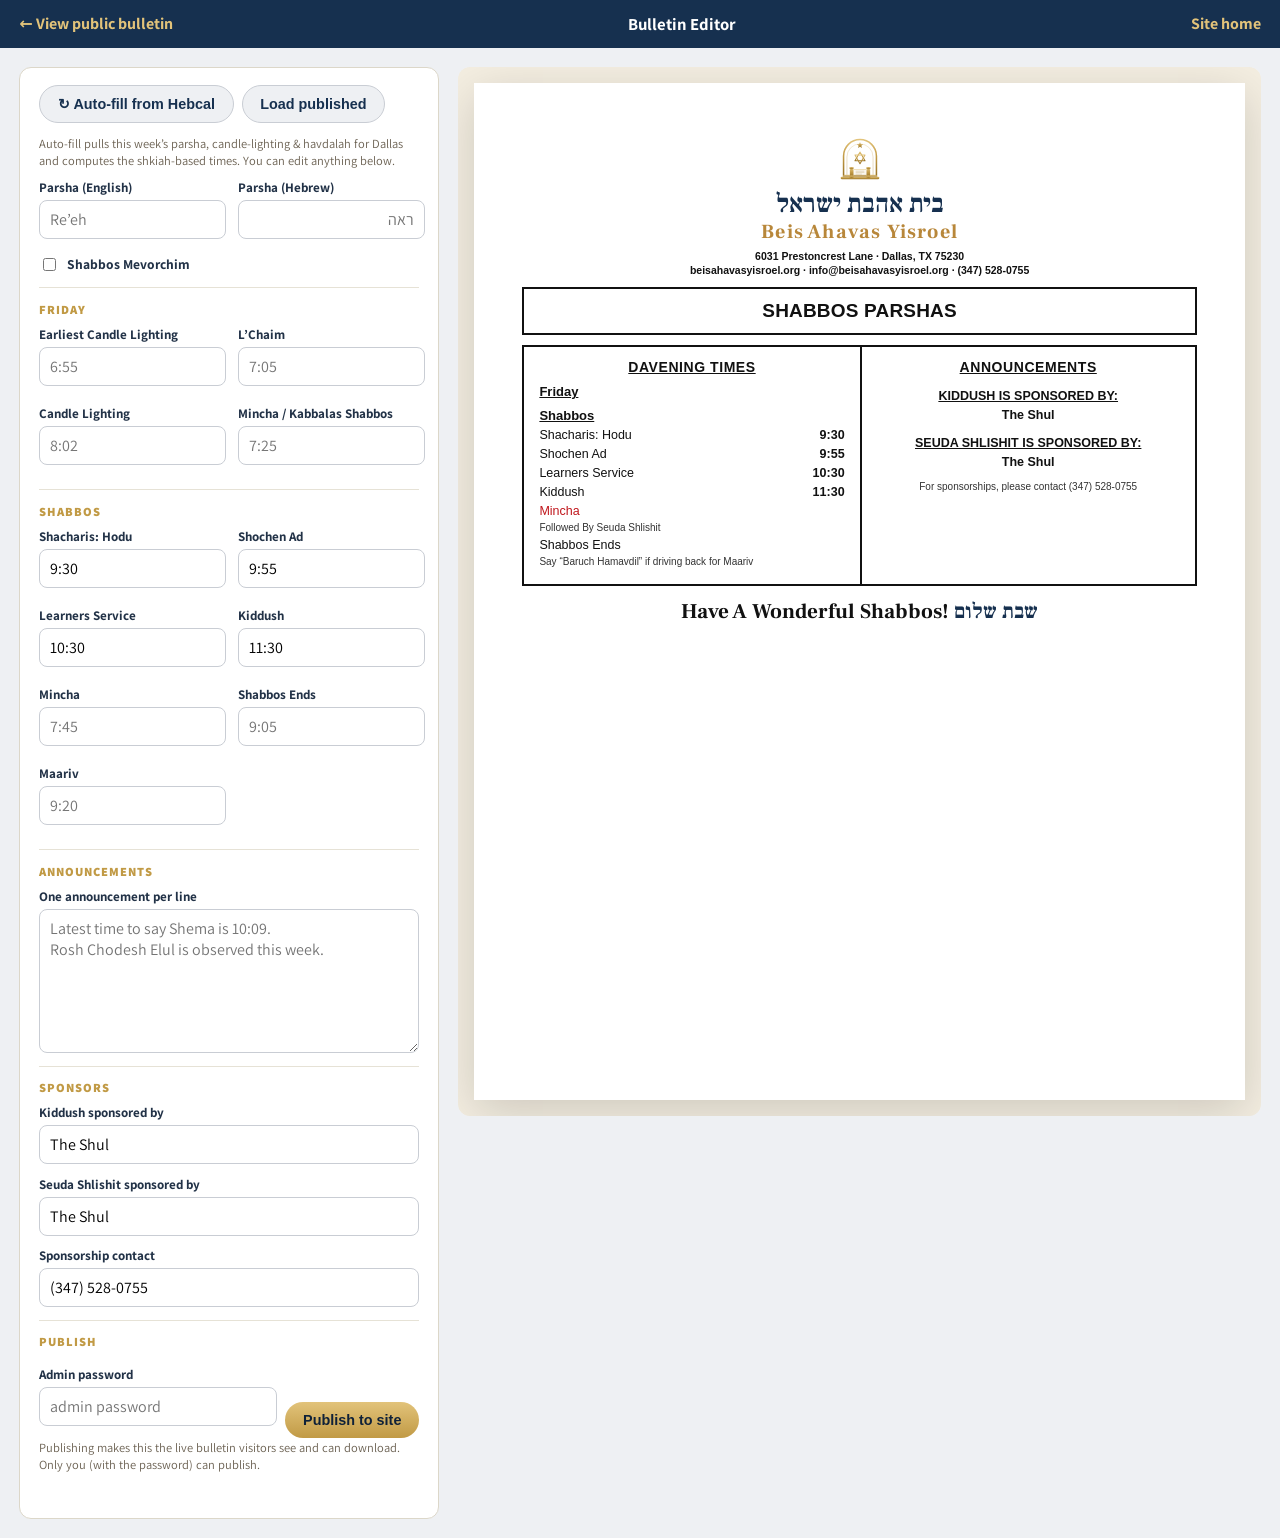
==== bulletin-editor.html @ f4160d60 "Add self-serve weekly Bulletin: editor + preview + print, public view, Cloudflare KV backend (Pages " ====
<!DOCTYPE html>
<html lang="en">
<head>
<meta charset="UTF-8">
<meta name="viewport" content="width=device-width, initial-scale=1.0">
<title>Bulletin Editor · Beis Ahavas Yisroel</title>
<meta name="robots" content="noindex">
<link rel="icon" type="image/svg+xml" href="images/favicon.svg">
<link rel="preconnect" href="https://fonts.googleapis.com">
<link rel="preconnect" href="https://fonts.gstatic.com" crossorigin>
<link href="https://fonts.googleapis.com/css2?family=Frank+Ruhl+Libre:wght@700;900&family=Assistant:wght@400;600;700&display=swap" rel="stylesheet">
<link rel="stylesheet" href="css/bulletin.css">
<style>
  :root { --navy:#16304f; --gold:#c19a45; --gold-l:#e2c37a; --ink:#223247; }
  * { box-sizing: border-box; }
  body { margin: 0; background: #eef0f3; font-family: "Assistant", system-ui, sans-serif; color: var(--ink); }
  header { background: var(--navy); color: #fff; padding: .8rem 1.2rem; display: flex; align-items: center; justify-content: space-between; gap: 1rem; flex-wrap: wrap; }
  header a { color: var(--gold-l); text-decoration: none; font-weight: 700; }
  header .t { font-weight: 700; font-size: 1.05rem; }
  .layout { display: grid; grid-template-columns: 420px 1fr; gap: 1.2rem; padding: 1.2rem; align-items: start; }
  @media (max-width: 900px) { .layout { grid-template-columns: 1fr; } }
  .panel { background: #fff; border: 1px solid #dcd7c9; border-radius: 12px; padding: 1.1rem 1.2rem; }
  .panel h2 { font-size: 1rem; margin: .2rem 0 .8rem; color: var(--navy); }
  .fld { display: flex; flex-direction: column; gap: .25rem; margin-bottom: .7rem; }
  .fld label { font-weight: 700; font-size: .82rem; }
  .fld input, .fld textarea { font: inherit; padding: .5rem .6rem; border: 1px solid #c9cdd4; border-radius: 8px; }
  .fld input:focus, .fld textarea:focus { outline: none; border-color: var(--gold); box-shadow: 0 0 0 3px rgba(193,154,69,.2); }
  .grid2 { display: grid; grid-template-columns: 1fr 1fr; gap: .5rem .8rem; }
  .row-inline { display: flex; align-items: center; gap: .5rem; margin: .3rem 0 .8rem; font-weight: 700; font-size: .85rem; }
  .sec { border-top: 1px solid #e6e2d6; margin-top: .8rem; padding-top: .8rem; }
  .sec .h { font-weight: 800; font-size: .78rem; text-transform: uppercase; letter-spacing: .08em; color: var(--gold); margin-bottom: .5rem; }
  .btn { border: 0; border-radius: 999px; font-weight: 800; padding: .6rem 1.1rem; cursor: pointer; font-size: .9rem; }
  .btn-gold { background: linear-gradient(180deg,var(--gold-l),var(--gold)); color: #0f2138; }
  .btn-ghost { background: #eef0f3; color: var(--navy); border: 1px solid #c9cdd4; }
  .btnbar { display: flex; gap: .5rem; flex-wrap: wrap; margin-bottom: .8rem; }
  .publishbar { display: flex; gap: .5rem; align-items: end; flex-wrap: wrap; margin-top: 1rem; }
  .status { font-weight: 700; margin: .6rem 0 0; min-height: 1.2em; font-size: .9rem; }
  .status.ok { color: #1c7c4a; } .status.err { color: #b02a2a; } .status.busy { color: #6b6152; }
  .previewwrap { background: #f4eee1; border-radius: 12px; padding: 1rem; overflow: auto; }
  .hint { font-size: .78rem; color: #6b6152; margin: .1rem 0 .6rem; }
</style>
</head>
<body>
  <header>
    <a href="/bulletin">&larr; View public bulletin</a>
    <span class="t">Bulletin Editor</span>
    <a href="/">Site home</a>
  </header>

  <div class="layout">
    <div class="panel no-print">
      <div class="btnbar">
        <button class="btn btn-ghost" id="autoBtn" type="button">↻ Auto-fill from Hebcal</button>
        <button class="btn btn-ghost" id="loadBtn" type="button">Load published</button>
      </div>
      <p class="hint">Auto-fill pulls this week’s parsha, candle-lighting &amp; havdalah for Dallas and computes the shkiah-based times. You can edit anything below.</p>

      <div class="grid2">
        <div class="fld"><label>Parsha (English)</label><input id="parshaEn" placeholder="Re’eh"></div>
        <div class="fld"><label>Parsha (Hebrew)</label><input id="parshaHe" dir="rtl" placeholder="ראה"></div>
      </div>
      <label class="row-inline"><input type="checkbox" id="mevorchim"> Shabbos Mevorchim</label>

      <div class="sec"><div class="h">Friday</div>
        <div class="grid2">
          <div class="fld"><label>Earliest Candle Lighting</label><input id="earliestCandle" placeholder="6:55"></div>
          <div class="fld"><label>L’Chaim</label><input id="lchaim" placeholder="7:05"></div>
          <div class="fld"><label>Candle Lighting</label><input id="candle" placeholder="8:02"></div>
          <div class="fld"><label>Mincha / Kabbalas Shabbos</label><input id="kabbalas" placeholder="7:25"></div>
        </div>
      </div>

      <div class="sec"><div class="h">Shabbos</div>
        <div class="grid2">
          <div class="fld"><label>Shacharis: Hodu</label><input id="shacharis" placeholder="9:30"></div>
          <div class="fld"><label>Shochen Ad</label><input id="shochenAd" placeholder="9:55"></div>
          <div class="fld"><label>Learners Service</label><input id="learners" placeholder="10:30"></div>
          <div class="fld"><label>Kiddush</label><input id="kiddush" placeholder="11:30"></div>
          <div class="fld"><label>Mincha</label><input id="mincha" placeholder="7:45"></div>
          <div class="fld"><label>Shabbos Ends</label><input id="shabbosEnds" placeholder="9:05"></div>
          <div class="fld"><label>Maariv</label><input id="maariv" placeholder="9:20"></div>
        </div>
      </div>

      <div class="sec"><div class="h">Announcements</div>
        <div class="fld"><label>One announcement per line</label>
          <textarea id="announcements" rows="6" placeholder="Latest time to say Shema is 10:09.&#10;Rosh Chodesh Elul is observed this week."></textarea>
        </div>
      </div>

      <div class="sec"><div class="h">Sponsors</div>
        <div class="fld"><label>Kiddush sponsored by</label><input id="kiddushSponsor" placeholder="The Shul"></div>
        <div class="fld"><label>Seuda Shlishit sponsored by</label><input id="seudaSponsor" placeholder="The Shul"></div>
        <div class="fld"><label>Sponsorship contact</label><input id="sponsorContact" placeholder="Reb Nick Taussig @ (347) 528-0755"></div>
      </div>

      <div class="sec"><div class="h">Publish</div>
        <div class="publishbar">
          <div class="fld" style="flex:1; min-width:180px;"><label>Admin password</label><input id="password" type="password" placeholder="admin password"></div>
          <button class="btn btn-gold" id="publishBtn" type="button">Publish to site</button>
        </div>
        <p class="hint">Publishing makes this the live bulletin visitors see and can download. Only you (with the password) can publish.</p>
        <p class="status" id="status" aria-live="polite"></p>
      </div>
    </div>

    <div class="previewwrap">
      <div class="bulletin-page" id="preview"></div>
    </div>
  </div>

  <script src="js/bulletin-render.js"></script>
  <script>
  (function () {
    var TZ = 'America/Chicago', GEO = 4684888;
    var fields = ['parshaEn','parshaHe','earliestCandle','lchaim','candle','kabbalas','shacharis','shochenAd','learners','kiddush','mincha','shabbosEnds','maariv','announcements','kiddushSponsor','seudaSponsor','sponsorContact'];
    var el = {};
    fields.concat(['mevorchim','password','status']).forEach(function (id) { el[id] = document.getElementById(id); });

    // sensible fixed defaults
    var defaults = { shacharis:'9:30', shochenAd:'9:55', learners:'10:30', kiddush:'11:30', kiddushSponsor:'The Shul', seudaSponsor:'The Shul', sponsorContact:'(347) 528-0755' };
    Object.keys(defaults).forEach(function (k) { if (el[k] && !el[k].value) el[k].value = defaults[k]; });

    function collect() {
      return {
        parshaEn: el.parshaEn.value, parshaHe: el.parshaHe.value, mevorchim: el.mevorchim.checked,
        times: {
          earliestCandle: el.earliestCandle.value, lchaim: el.lchaim.value, candle: el.candle.value, kabbalas: el.kabbalas.value,
          shacharis: el.shacharis.value, shochenAd: el.shochenAd.value, learners: el.learners.value, kiddush: el.kiddush.value,
          mincha: el.mincha.value, shabbosEnds: el.shabbosEnds.value, maariv: el.maariv.value
        },
        announcements: el.announcements.value.split('\n').map(function (s) { return s.trim(); }).filter(Boolean),
        kiddushSponsor: el.kiddushSponsor.value, seudaSponsor: el.seudaSponsor.value, sponsorContact: el.sponsorContact.value
      };
    }
    function fill(d) {
      if (!d) return;
      var t = d.times || {};
      el.parshaEn.value = d.parshaEn || ''; el.parshaHe.value = d.parshaHe || ''; el.mevorchim.checked = !!d.mevorchim;
      ['earliestCandle','lchaim','candle','kabbalas','shacharis','shochenAd','learners','kiddush','mincha','shabbosEnds','maariv'].forEach(function (k) { if (t[k] != null) el[k].value = t[k]; });
      if (d.announcements) el.announcements.value = d.announcements.join('\n');
      if (d.kiddushSponsor != null) el.kiddushSponsor.value = d.kiddushSponsor;
      if (d.seudaSponsor != null) el.seudaSponsor.value = d.seudaSponsor;
      if (d.sponsorContact != null) el.sponsorContact.value = d.sponsorContact;
      render();
    }
    function render() { document.getElementById('preview').innerHTML = window.renderBulletin(collect()); }

    function fmt(dt) { return dt.toLocaleTimeString('en-US', { hour: 'numeric', minute: '2-digit', timeZone: TZ }); }
    function autofill() {
      setStatus('Fetching this week’s zmanim…', 'busy');
      fetch('https://www.hebcal.com/shabbat?cfg=json&geonameid=' + GEO + '&M=on&b=18')
        .then(function (r) { return r.json(); })
        .then(function (data) {
          var items = data.items || [];
          var parsha = items.find(function (i) { return i.category === 'parashat'; });
          var candles = items.find(function (i) { return i.category === 'candles'; });
          var havd = items.find(function (i) { return i.category === 'havdalah'; });
          if (parsha) {
            el.parshaEn.value = (parsha.title || '').replace(/^Parashat\s+/, '');
            if (parsha.hebrew) el.parshaHe.value = parsha.hebrew.replace(/^פרשת\s+/, '');
          }
          if (candles) {
            var cd = new Date(candles.date);
            el.candle.value = fmt(cd);
            var shkiah = new Date(cd.getTime() + 18 * 60000);
            var round5 = function (d) { return new Date(Math.round(d.getTime() / 300000) * 300000); };
            el.kabbalas.value = fmt(round5(new Date(shkiah.getTime() - 60 * 60000)));
            el.mincha.value = fmt(new Date(shkiah.getTime() - 35 * 60000));
            el.maariv.value = fmt(new Date(shkiah.getTime() + 60 * 60000));
          }
          if (havd) el.shabbosEnds.value = fmt(new Date(havd.date));
          Object.keys(defaults).forEach(function (k) { if (el[k] && !el[k].value) el[k].value = defaults[k]; });
          render();
          setStatus('Auto-filled. Review the times, add announcements, then publish.', 'ok');
        })
        .catch(function () { setStatus('Couldn’t reach Hebcal — enter the times manually.', 'err'); });
    }

    function setStatus(msg, cls) { el.status.textContent = msg; el.status.className = 'status ' + (cls || ''); }

    function loadPublished() {
      setStatus('Loading published bulletin…', 'busy');
      fetch('/api/bulletin', { cache: 'no-store' }).then(function (r) { return r.json(); }).then(function (d) {
        if (d && d.times) { fill(d); setStatus('Loaded the current published bulletin.', 'ok'); }
        else setStatus('No bulletin published yet — start with Auto-fill.', 'busy');
      }).catch(function () { setStatus('Couldn’t load.', 'err'); });
    }

    function publish() {
      var pw = el.password.value;
      if (!pw) { setStatus('Enter the admin password to publish.', 'err'); return; }
      setStatus('Publishing…', 'busy');
      document.getElementById('publishBtn').disabled = true;
      fetch('/api/bulletin', {
        method: 'POST', headers: { 'Content-Type': 'application/json' },
        body: JSON.stringify({ password: pw, bulletin: collect() })
      }).then(function (r) { return r.json().then(function (j) { return { ok: r.ok, j: j }; }); })
        .then(function (res) {
          document.getElementById('publishBtn').disabled = false;
          if (res.ok && res.j.ok) setStatus('✓ Published! It’s now live at /bulletin for everyone.', 'ok');
          else setStatus(res.j.error || 'Publish failed.', 'err');
        })
        .catch(function () { document.getElementById('publishBtn').disabled = false; setStatus('Network error — try again.', 'err'); });
    }

    fields.forEach(function (id) { el[id].addEventListener('input', render); });
    el.mevorchim.addEventListener('change', render);
    document.getElementById('autoBtn').addEventListener('click', autofill);
    document.getElementById('loadBtn').addEventListener('click', loadPublished);
    document.getElementById('publishBtn').addEventListener('click', publish);

    // Start from the published bulletin if one exists; otherwise render defaults.
    fetch('/api/bulletin', { cache: 'no-store' }).then(function (r) { return r.json(); }).then(function (d) {
      if (d && d.times) fill(d); else render();
    }).catch(render);
  })();
  </script>
</body>
</html>
---- css/bulletin.css ----
/* Beis Ahavas Yisroel — weekly bulletin (print-accurate, US Letter) */
:root { --bl-navy:#16304f; --bl-gold:#b8873a; --bl-red:#c0161c; }

.bulletin-page {
  width: 8.5in; max-width: 100%; min-height: 10.6in; margin: 0 auto; background: #fff; color: #111;
  padding: 0.45in 0.5in; box-sizing: border-box; font-family: Arial, Helvetica, sans-serif;
  box-shadow: 0 12px 45px rgba(0,0,0,.16);
}
.bl-header { text-align: center; }
.bl-emblem { width: 58px; height: 58px; display: inline-block; }
.bl-shulname-he { font-family: "Frank Ruhl Libre", Georgia, serif; font-weight: 700; font-size: 26px; color: var(--bl-navy); line-height: 1.1; margin-top: 2px; }
.bl-shulname-en { font-family: "Frank Ruhl Libre", Georgia, serif; font-weight: 700; font-size: 20px; color: var(--bl-gold); letter-spacing: .06em; }
.bl-address { font-size: 10.5px; font-weight: bold; line-height: 1.35; margin-top: 4px; }
.bl-title { border: 2px solid #111; text-align: center; padding: 9px 8px; margin: 10px 0; }
.bl-title h2 { margin: 2px 0; font-size: 19px; font-weight: bold; letter-spacing: .01em; }
.bl-title [lang="he"] { font-family: "Frank Ruhl Libre", Georgia, serif; }
.bl-main { border: 2px solid #111; display: grid; grid-template-columns: 1fr 1fr; }
.bl-col { padding: 12px 15px; }
.bl-col + .bl-col { border-left: 2px solid #111; }
.bl-colhead { text-align: center; font-weight: bold; text-decoration: underline; font-size: 14px; letter-spacing: .04em; margin-bottom: 8px; }
.bl-daysec { font-weight: bold; text-decoration: underline; margin: 9px 0 5px; font-size: 13px; }
.bl-row { display: flex; justify-content: space-between; gap: 10px; font-size: 12.5px; margin: 5px 0; align-items: baseline; }
.bl-row .t { font-weight: bold; white-space: nowrap; }
.bl-row.red .l, .bl-row.red .t { color: var(--bl-red); }
.bl-sub { font-size: 10px; color: #333; margin: -1px 0 5px; }
.bl-ann { font-size: 12px; margin: 0; padding: 0; }
.bl-ann li { margin: 7px 0; list-style: none; line-height: 1.35; }
.bl-ann li::before { content: "\2605\00a0"; color: var(--bl-navy); }
.bl-spon { margin-top: 14px; text-align: center; }
.bl-spon .h { font-weight: bold; text-decoration: underline; font-size: 12.5px; }
.bl-spon .v { font-weight: bold; margin: 5px 0 4px; font-size: 12.5px; }
.bl-sponcontact { font-size: 10px; text-align: center; margin-top: 12px; color: #333; }
.bl-footer { text-align: center; font-weight: 700; font-size: 21px; margin-top: 12px; font-family: "Frank Ruhl Libre", Georgia, serif; }
.bl-footer [lang="he"] { color: var(--bl-navy); }
.bl-empty { text-align: center; color: #555; padding: 2in 1in; font-size: 15px; }

@media print {
  @page { size: letter; margin: 0.35in; }
  html, body { background: #fff !important; }
  .no-print { display: none !important; }
  .bulletin-page { box-shadow: none; margin: 0 auto; width: 100%; min-height: auto; padding: 0; }
}
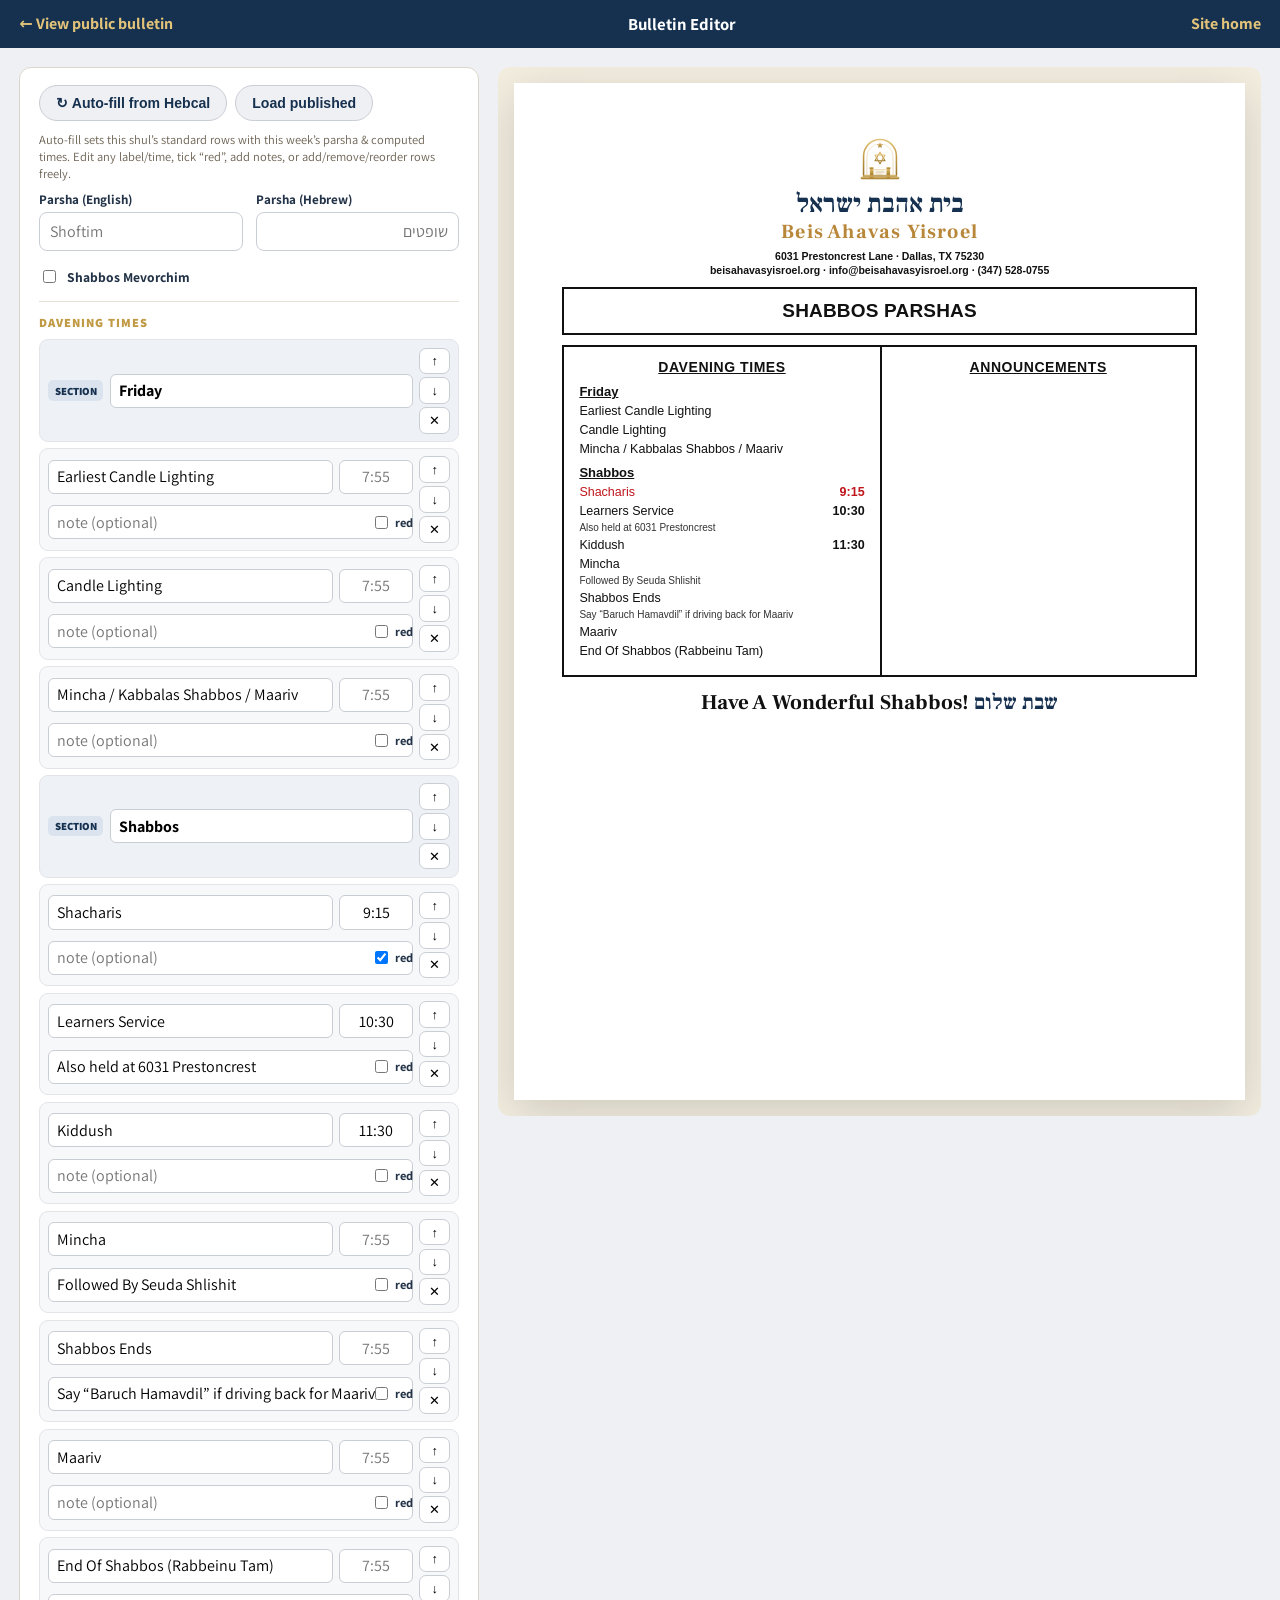
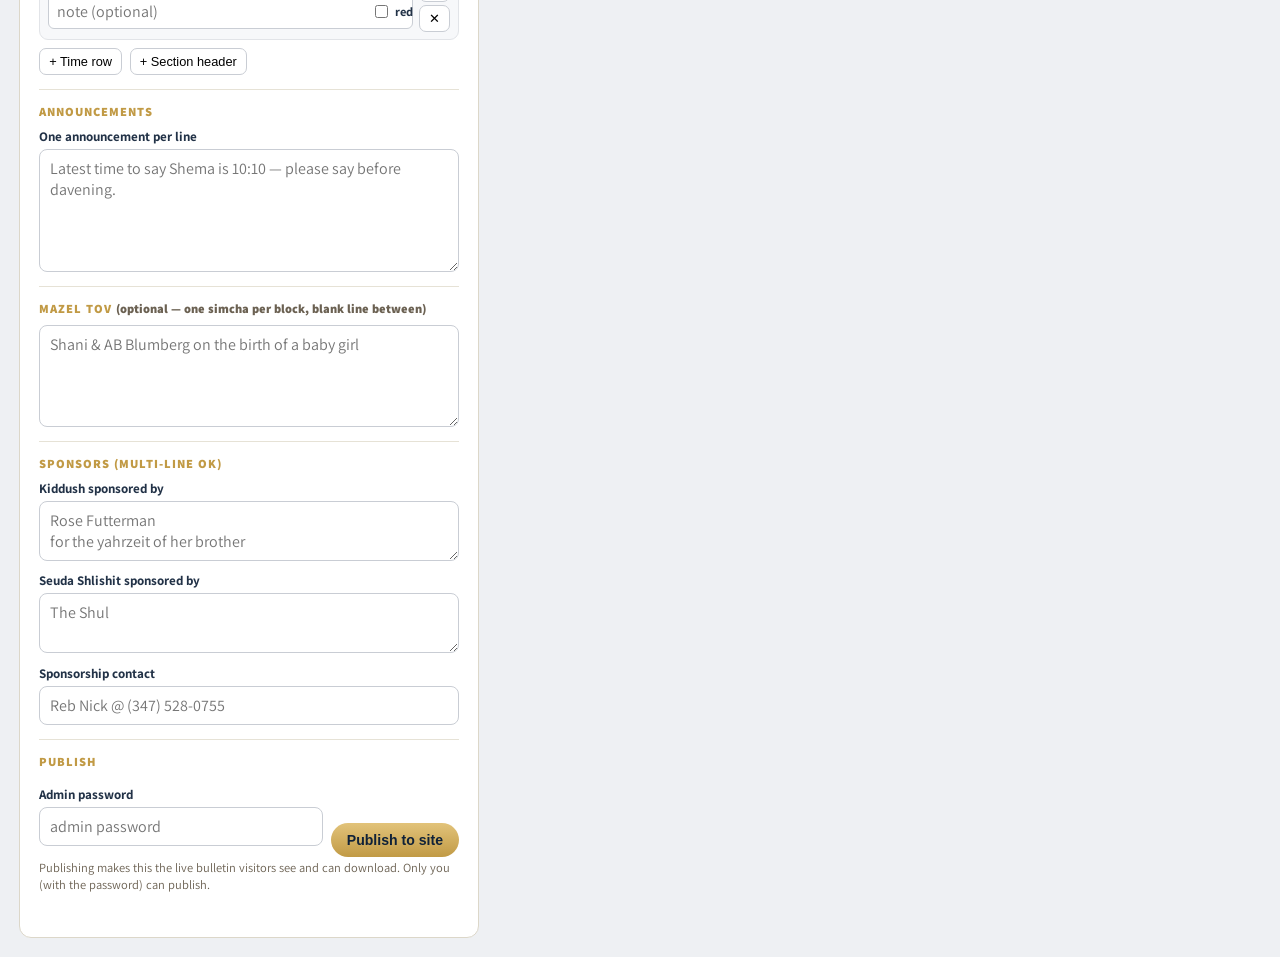
==== commit 758a33c2: "Bulletin template: flexible editable davening rows (custom label/time/red/note/sections), Mazel Tov " ====
--- a/bulletin-editor.html
+++ b/bulletin-editor.html
@@ -17,27 +17,39 @@
   header { background: var(--navy); color: #fff; padding: .8rem 1.2rem; display: flex; align-items: center; justify-content: space-between; gap: 1rem; flex-wrap: wrap; }
   header a { color: var(--gold-l); text-decoration: none; font-weight: 700; }
   header .t { font-weight: 700; font-size: 1.05rem; }
-  .layout { display: grid; grid-template-columns: 420px 1fr; gap: 1.2rem; padding: 1.2rem; align-items: start; }
-  @media (max-width: 900px) { .layout { grid-template-columns: 1fr; } }
+  .layout { display: grid; grid-template-columns: 460px 1fr; gap: 1.2rem; padding: 1.2rem; align-items: start; }
+  @media (max-width: 960px) { .layout { grid-template-columns: 1fr; } }
   .panel { background: #fff; border: 1px solid #dcd7c9; border-radius: 12px; padding: 1.1rem 1.2rem; }
-  .panel h2 { font-size: 1rem; margin: .2rem 0 .8rem; color: var(--navy); }
   .fld { display: flex; flex-direction: column; gap: .25rem; margin-bottom: .7rem; }
   .fld label { font-weight: 700; font-size: .82rem; }
   .fld input, .fld textarea { font: inherit; padding: .5rem .6rem; border: 1px solid #c9cdd4; border-radius: 8px; }
-  .fld input:focus, .fld textarea:focus { outline: none; border-color: var(--gold); box-shadow: 0 0 0 3px rgba(193,154,69,.2); }
+  .fld input:focus, .fld textarea:focus, .rowedit input:focus { outline: none; border-color: var(--gold); box-shadow: 0 0 0 3px rgba(193,154,69,.2); }
   .grid2 { display: grid; grid-template-columns: 1fr 1fr; gap: .5rem .8rem; }
   .row-inline { display: flex; align-items: center; gap: .5rem; margin: .3rem 0 .8rem; font-weight: 700; font-size: .85rem; }
-  .sec { border-top: 1px solid #e6e2d6; margin-top: .8rem; padding-top: .8rem; }
+  .sec { border-top: 1px solid #e6e2d6; margin-top: .9rem; padding-top: .8rem; }
   .sec .h { font-weight: 800; font-size: .78rem; text-transform: uppercase; letter-spacing: .08em; color: var(--gold); margin-bottom: .5rem; }
-  .btn { border: 0; border-radius: 999px; font-weight: 800; padding: .6rem 1.1rem; cursor: pointer; font-size: .9rem; }
+  .btn { border: 0; border-radius: 999px; font-weight: 800; padding: .55rem 1rem; cursor: pointer; font-size: .88rem; }
   .btn-gold { background: linear-gradient(180deg,var(--gold-l),var(--gold)); color: #0f2138; }
   .btn-ghost { background: #eef0f3; color: var(--navy); border: 1px solid #c9cdd4; }
-  .btnbar { display: flex; gap: .5rem; flex-wrap: wrap; margin-bottom: .8rem; }
+  .btn-sm { padding: .3rem .55rem; font-size: .8rem; border-radius: 7px; border: 1px solid #c9cdd4; background: #fff; cursor: pointer; }
+  .btnbar { display: flex; gap: .5rem; flex-wrap: wrap; margin-bottom: .6rem; }
   .publishbar { display: flex; gap: .5rem; align-items: end; flex-wrap: wrap; margin-top: 1rem; }
   .status { font-weight: 700; margin: .6rem 0 0; min-height: 1.2em; font-size: .9rem; }
   .status.ok { color: #1c7c4a; } .status.err { color: #b02a2a; } .status.busy { color: #6b6152; }
-  .previewwrap { background: #f4eee1; border-radius: 12px; padding: 1rem; overflow: auto; }
+  .previewwrap { background: #f4eee1; border-radius: 12px; padding: 1rem; overflow: auto; position: sticky; top: 1rem; }
   .hint { font-size: .78rem; color: #6b6152; margin: .1rem 0 .6rem; }
+  /* dynamic rows editor */
+  #rowsList { display: flex; flex-direction: column; gap: .4rem; }
+  .rowedit { display: grid; grid-template-columns: 1fr 74px auto; grid-template-areas: "label time ops" "sub sub ops"; gap: .3rem .4rem; align-items: center; background: #f7f8fa; border: 1px solid #e2e4e8; border-radius: 9px; padding: .45rem .5rem; }
+  .rowedit .r-label { grid-area: label; } .rowedit .r-time { grid-area: time; text-align: center; }
+  .rowedit .r-sub { grid-area: sub; font-size: .82rem; }
+  .rowedit .r-ops { grid-area: ops; display: flex; flex-direction: column; gap: .2rem; }
+  .rowedit input[type=text] { font: inherit; padding: .35rem .5rem; border: 1px solid #c9cdd4; border-radius: 6px; width: 100%; }
+  .rowedit .r-red { grid-area: sub; justify-self: end; align-self: center; font-size: .78rem; font-weight: 700; display: flex; align-items: center; gap: .25rem; white-space: nowrap; }
+  .rowedit.section { grid-template-columns: auto 1fr auto; grid-template-areas: "tag label ops"; background: #eef2f6; }
+  .rowedit .sectag { grid-area: tag; font-size: .68rem; font-weight: 800; text-transform: uppercase; color: var(--navy); background: #dbe4ee; padding: .2rem .4rem; border-radius: 5px; }
+  .rowedit.section .r-label { grid-area: label; font-weight: 700; }
+  .addbar { display: flex; gap: .5rem; margin-top: .5rem; }
 </style>
 </head>
 <body>
@@ -53,45 +65,36 @@
         <button class="btn btn-ghost" id="autoBtn" type="button">↻ Auto-fill from Hebcal</button>
         <button class="btn btn-ghost" id="loadBtn" type="button">Load published</button>
       </div>
-      <p class="hint">Auto-fill pulls this week’s parsha, candle-lighting &amp; havdalah for Dallas and computes the shkiah-based times. You can edit anything below.</p>
+      <p class="hint">Auto-fill sets this shul’s standard rows with this week’s parsha &amp; computed times. Edit any label/time, tick “red”, add notes, or add/remove/reorder rows freely.</p>
 
       <div class="grid2">
-        <div class="fld"><label>Parsha (English)</label><input id="parshaEn" placeholder="Re’eh"></div>
-        <div class="fld"><label>Parsha (Hebrew)</label><input id="parshaHe" dir="rtl" placeholder="ראה"></div>
+        <div class="fld"><label>Parsha (English)</label><input id="parshaEn" placeholder="Shoftim"></div>
+        <div class="fld"><label>Parsha (Hebrew)</label><input id="parshaHe" dir="rtl" placeholder="שופטים"></div>
       </div>
       <label class="row-inline"><input type="checkbox" id="mevorchim"> Shabbos Mevorchim</label>
 
-      <div class="sec"><div class="h">Friday</div>
-        <div class="grid2">
-          <div class="fld"><label>Earliest Candle Lighting</label><input id="earliestCandle" placeholder="6:55"></div>
-          <div class="fld"><label>L’Chaim</label><input id="lchaim" placeholder="7:05"></div>
-          <div class="fld"><label>Candle Lighting</label><input id="candle" placeholder="8:02"></div>
-          <div class="fld"><label>Mincha / Kabbalas Shabbos</label><input id="kabbalas" placeholder="7:25"></div>
-        </div>
-      </div>
-
-      <div class="sec"><div class="h">Shabbos</div>
-        <div class="grid2">
-          <div class="fld"><label>Shacharis: Hodu</label><input id="shacharis" placeholder="9:30"></div>
-          <div class="fld"><label>Shochen Ad</label><input id="shochenAd" placeholder="9:55"></div>
-          <div class="fld"><label>Learners Service</label><input id="learners" placeholder="10:30"></div>
-          <div class="fld"><label>Kiddush</label><input id="kiddush" placeholder="11:30"></div>
-          <div class="fld"><label>Mincha</label><input id="mincha" placeholder="7:45"></div>
-          <div class="fld"><label>Shabbos Ends</label><input id="shabbosEnds" placeholder="9:05"></div>
-          <div class="fld"><label>Maariv</label><input id="maariv" placeholder="9:20"></div>
+      <div class="sec"><div class="h">Davening Times</div>
+        <div id="rowsList"></div>
+        <div class="addbar">
+          <button class="btn-sm" id="addTime" type="button">+ Time row</button>
+          <button class="btn-sm" id="addSection" type="button">+ Section header</button>
         </div>
       </div>
 
       <div class="sec"><div class="h">Announcements</div>
         <div class="fld"><label>One announcement per line</label>
-          <textarea id="announcements" rows="6" placeholder="Latest time to say Shema is 10:09.&#10;Rosh Chodesh Elul is observed this week."></textarea>
+          <textarea id="announcements" rows="5" placeholder="Latest time to say Shema is 10:10 — please say before davening."></textarea>
         </div>
       </div>
 
-      <div class="sec"><div class="h">Sponsors</div>
-        <div class="fld"><label>Kiddush sponsored by</label><input id="kiddushSponsor" placeholder="The Shul"></div>
-        <div class="fld"><label>Seuda Shlishit sponsored by</label><input id="seudaSponsor" placeholder="The Shul"></div>
-        <div class="fld"><label>Sponsorship contact</label><input id="sponsorContact" placeholder="Reb Nick Taussig @ (347) 528-0755"></div>
+      <div class="sec"><div class="h">Mazel Tov <span class="hint" style="text-transform:none;letter-spacing:0;">(optional — one simcha per block, blank line between)</span></div>
+        <div class="fld"><textarea id="mazelTov" rows="4" placeholder="Shani &amp; AB Blumberg on the birth of a baby girl"></textarea></div>
+      </div>
+
+      <div class="sec"><div class="h">Sponsors (multi-line OK)</div>
+        <div class="fld"><label>Kiddush sponsored by</label><textarea id="kiddushSponsor" rows="2" placeholder="Rose Futterman&#10;for the yahrzeit of her brother"></textarea></div>
+        <div class="fld"><label>Seuda Shlishit sponsored by</label><textarea id="seudaSponsor" rows="2" placeholder="The Shul"></textarea></div>
+        <div class="fld"><label>Sponsorship contact</label><input id="sponsorContact" placeholder="Reb Nick @ (347) 528-0755"></div>
       </div>
 
       <div class="sec"><div class="h">Publish</div>
@@ -113,40 +116,93 @@
   <script>
   (function () {
     var TZ = 'America/Chicago', GEO = 4684888;
-    var fields = ['parshaEn','parshaHe','earliestCandle','lchaim','candle','kabbalas','shacharis','shochenAd','learners','kiddush','mincha','shabbosEnds','maariv','announcements','kiddushSponsor','seudaSponsor','sponsorContact'];
     var el = {};
-    fields.concat(['mevorchim','password','status']).forEach(function (id) { el[id] = document.getElementById(id); });
-
-    // sensible fixed defaults
-    var defaults = { shacharis:'9:30', shochenAd:'9:55', learners:'10:30', kiddush:'11:30', kiddushSponsor:'The Shul', seudaSponsor:'The Shul', sponsorContact:'(347) 528-0755' };
-    Object.keys(defaults).forEach(function (k) { if (el[k] && !el[k].value) el[k].value = defaults[k]; });
+    ['parshaEn','parshaHe','mevorchim','announcements','mazelTov','kiddushSponsor','seudaSponsor','sponsorContact','password','status'].forEach(function (id) { el[id] = document.getElementById(id); });
+    var rowsData = [];
+
+    function standardRows(t) {
+      t = t || {};
+      return [
+        { type: 'section', label: 'Friday' },
+        { type: 'time', label: 'Earliest Candle Lighting', time: t.earliest || '', red: false, sub: '' },
+        { type: 'time', label: 'Candle Lighting', time: t.candle || '', red: false, sub: '' },
+        { type: 'time', label: 'Mincha / Kabbalas Shabbos / Maariv', time: t.kabbalas || '', red: false, sub: '' },
+        { type: 'section', label: 'Shabbos' },
+        { type: 'time', label: 'Shacharis', time: '9:15', red: true, sub: '' },
+        { type: 'time', label: 'Learners Service', time: '10:30', red: false, sub: 'Also held at 6031 Prestoncrest' },
+        { type: 'time', label: 'Kiddush', time: '11:30', red: false, sub: '' },
+        { type: 'time', label: 'Mincha', time: t.mincha || '', red: false, sub: 'Followed By Seuda Shlishit' },
+        { type: 'time', label: 'Shabbos Ends', time: t.shabbosEnds || '', red: false, sub: 'Say “Baruch Hamavdil” if driving back for Maariv' },
+        { type: 'time', label: 'Maariv', time: t.maariv || '', red: false, sub: '' },
+        { type: 'time', label: 'End Of Shabbos (Rabbeinu Tam)', time: t.rt || '', red: false, sub: '' }
+      ];
+    }
+
+    function preview() { document.getElementById('preview').innerHTML = window.renderBulletin(collect()); }
 
     function collect() {
       return {
         parshaEn: el.parshaEn.value, parshaHe: el.parshaHe.value, mevorchim: el.mevorchim.checked,
-        times: {
-          earliestCandle: el.earliestCandle.value, lchaim: el.lchaim.value, candle: el.candle.value, kabbalas: el.kabbalas.value,
-          shacharis: el.shacharis.value, shochenAd: el.shochenAd.value, learners: el.learners.value, kiddush: el.kiddush.value,
-          mincha: el.mincha.value, shabbosEnds: el.shabbosEnds.value, maariv: el.maariv.value
-        },
+        rows: rowsData.map(function (r) { return { type: r.type, label: r.label, time: r.time || '', red: !!r.red, sub: r.sub || '' }; }),
         announcements: el.announcements.value.split('\n').map(function (s) { return s.trim(); }).filter(Boolean),
+        mazelTov: el.mazelTov.value,
         kiddushSponsor: el.kiddushSponsor.value, seudaSponsor: el.seudaSponsor.value, sponsorContact: el.sponsorContact.value
       };
     }
+
+    function esc(s) { return String(s == null ? '' : s).replace(/&/g, '&amp;').replace(/</g, '&lt;').replace(/>/g, '&gt;').replace(/"/g, '&quot;'); }
+    function renderRowsUI() {
+      var html = rowsData.map(function (r, i) {
+        if (r.type === 'section') {
+          return '<div class="rowedit section" data-idx="' + i + '"><span class="sectag">Section</span>' +
+            '<input type="text" class="r-label" data-idx="' + i + '" data-field="label" value="' + esc(r.label) + '">' +
+            '<span class="r-ops"><button class="btn-sm" data-op="up" data-idx="' + i + '">↑</button><button class="btn-sm" data-op="down" data-idx="' + i + '">↓</button><button class="btn-sm" data-op="del" data-idx="' + i + '">✕</button></span></div>';
+        }
+        return '<div class="rowedit" data-idx="' + i + '">' +
+          '<input type="text" class="r-label" data-idx="' + i + '" data-field="label" value="' + esc(r.label) + '" placeholder="Label">' +
+          '<input type="text" class="r-time" data-idx="' + i + '" data-field="time" value="' + esc(r.time) + '" placeholder="7:55">' +
+          '<span class="r-ops"><button class="btn-sm" data-op="up" data-idx="' + i + '">↑</button><button class="btn-sm" data-op="down" data-idx="' + i + '">↓</button><button class="btn-sm" data-op="del" data-idx="' + i + '">✕</button></span>' +
+          '<input type="text" class="r-sub" data-idx="' + i + '" data-field="sub" value="' + esc(r.sub) + '" placeholder="note (optional)">' +
+          '<label class="r-red"><input type="checkbox" data-idx="' + i + '" data-field="red"' + (r.red ? ' checked' : '') + '> red</label>' +
+          '</div>';
+      }).join('');
+      document.getElementById('rowsList').innerHTML = html;
+    }
+
+    // input edits update rowsData in place (no rebuild -> keeps focus)
+    document.getElementById('rowsList').addEventListener('input', function (e) {
+      var t = e.target, idx = t.getAttribute('data-idx'), f = t.getAttribute('data-field');
+      if (idx == null || !f) return;
+      rowsData[+idx][f] = (f === 'red') ? t.checked : t.value;
+      preview();
+    });
+    document.getElementById('rowsList').addEventListener('change', function (e) {
+      if (e.target.getAttribute('data-field') === 'red') { rowsData[+e.target.getAttribute('data-idx')].red = e.target.checked; preview(); }
+    });
+    document.getElementById('rowsList').addEventListener('click', function (e) {
+      var op = e.target.getAttribute('data-op'); if (!op) return;
+      var i = +e.target.getAttribute('data-idx');
+      if (op === 'del') rowsData.splice(i, 1);
+      else if (op === 'up' && i > 0) { var a = rowsData[i]; rowsData[i] = rowsData[i - 1]; rowsData[i - 1] = a; }
+      else if (op === 'down' && i < rowsData.length - 1) { var b = rowsData[i]; rowsData[i] = rowsData[i + 1]; rowsData[i + 1] = b; }
+      renderRowsUI(); preview();
+    });
+    document.getElementById('addTime').addEventListener('click', function () { rowsData.push({ type: 'time', label: '', time: '', red: false, sub: '' }); renderRowsUI(); preview(); });
+    document.getElementById('addSection').addEventListener('click', function () { rowsData.push({ type: 'section', label: 'Shabbos' }); renderRowsUI(); preview(); });
+
     function fill(d) {
       if (!d) return;
-      var t = d.times || {};
       el.parshaEn.value = d.parshaEn || ''; el.parshaHe.value = d.parshaHe || ''; el.mevorchim.checked = !!d.mevorchim;
-      ['earliestCandle','lchaim','candle','kabbalas','shacharis','shochenAd','learners','kiddush','mincha','shabbosEnds','maariv'].forEach(function (k) { if (t[k] != null) el[k].value = t[k]; });
-      if (d.announcements) el.announcements.value = d.announcements.join('\n');
-      if (d.kiddushSponsor != null) el.kiddushSponsor.value = d.kiddushSponsor;
-      if (d.seudaSponsor != null) el.seudaSponsor.value = d.seudaSponsor;
-      if (d.sponsorContact != null) el.sponsorContact.value = d.sponsorContact;
-      render();
-    }
-    function render() { document.getElementById('preview').innerHTML = window.renderBulletin(collect()); }
-
-    function fmt(dt) { return dt.toLocaleTimeString('en-US', { hour: 'numeric', minute: '2-digit', timeZone: TZ }); }
+      if (d.rows && d.rows.length) rowsData = d.rows.map(function (r) { return { type: r.type, label: r.label, time: r.time || '', red: !!r.red, sub: r.sub || '' }; });
+      else if (d.times) rowsData = standardRows(d.times);
+      el.announcements.value = (d.announcements || []).join('\n');
+      el.mazelTov.value = d.mazelTov || '';
+      el.kiddushSponsor.value = d.kiddushSponsor || ''; el.seudaSponsor.value = d.seudaSponsor || ''; el.sponsorContact.value = d.sponsorContact || '';
+      renderRowsUI(); preview();
+    }
+
+    function fmt(dt) { return dt.toLocaleTimeString('en-US', { hour: 'numeric', minute: '2-digit', timeZone: TZ }).replace(/\s?[AP]M$/i, ''); }
+    function round5(d) { return new Date(Math.round(d.getTime() / 300000) * 300000); }
     function autofill() {
       setStatus('Fetching this week’s zmanim…', 'busy');
       fetch('https://www.hebcal.com/shabbat?cfg=json&geonameid=' + GEO + '&M=on&b=18')
@@ -156,33 +212,28 @@
           var parsha = items.find(function (i) { return i.category === 'parashat'; });
           var candles = items.find(function (i) { return i.category === 'candles'; });
           var havd = items.find(function (i) { return i.category === 'havdalah'; });
-          if (parsha) {
-            el.parshaEn.value = (parsha.title || '').replace(/^Parashat\s+/, '');
-            if (parsha.hebrew) el.parshaHe.value = parsha.hebrew.replace(/^פרשת\s+/, '');
+          if (parsha) { el.parshaEn.value = (parsha.title || '').replace(/^Parashat\s+/, ''); if (parsha.hebrew) el.parshaHe.value = parsha.hebrew.replace(/^פרשת\s+/, ''); }
+          var t = {};
+          if (candles) {
+            var cd = new Date(candles.date); t.candle = fmt(cd);
+            var sh = new Date(cd.getTime() + 18 * 60000);
+            t.kabbalas = fmt(round5(new Date(sh.getTime() - 60 * 60000)));
+            t.mincha = fmt(round5(new Date(sh.getTime() - 35 * 60000)));
+            t.maariv = fmt(new Date(sh.getTime() + 60 * 60000));
+            t.rt = fmt(new Date(sh.getTime() + 72 * 60000));
           }
-          if (candles) {
-            var cd = new Date(candles.date);
-            el.candle.value = fmt(cd);
-            var shkiah = new Date(cd.getTime() + 18 * 60000);
-            var round5 = function (d) { return new Date(Math.round(d.getTime() / 300000) * 300000); };
-            el.kabbalas.value = fmt(round5(new Date(shkiah.getTime() - 60 * 60000)));
-            el.mincha.value = fmt(new Date(shkiah.getTime() - 35 * 60000));
-            el.maariv.value = fmt(new Date(shkiah.getTime() + 60 * 60000));
-          }
-          if (havd) el.shabbosEnds.value = fmt(new Date(havd.date));
-          Object.keys(defaults).forEach(function (k) { if (el[k] && !el[k].value) el[k].value = defaults[k]; });
-          render();
-          setStatus('Auto-filled. Review the times, add announcements, then publish.', 'ok');
+          if (havd) t.shabbosEnds = fmt(new Date(havd.date));
+          rowsData = standardRows(t); renderRowsUI(); preview();
+          setStatus('Auto-filled. Adjust times/labels, add announcements, then publish.', 'ok');
         })
         .catch(function () { setStatus('Couldn’t reach Hebcal — enter the times manually.', 'err'); });
     }
-
     function setStatus(msg, cls) { el.status.textContent = msg; el.status.className = 'status ' + (cls || ''); }
 
     function loadPublished() {
       setStatus('Loading published bulletin…', 'busy');
       fetch('/api/bulletin', { cache: 'no-store' }).then(function (r) { return r.json(); }).then(function (d) {
-        if (d && d.times) { fill(d); setStatus('Loaded the current published bulletin.', 'ok'); }
+        if (d && (d.rows || d.times)) { fill(d); setStatus('Loaded the current published bulletin.', 'ok'); }
         else setStatus('No bulletin published yet — start with Auto-fill.', 'busy');
       }).catch(function () { setStatus('Couldn’t load.', 'err'); });
     }
@@ -190,12 +241,9 @@
     function publish() {
       var pw = el.password.value;
       if (!pw) { setStatus('Enter the admin password to publish.', 'err'); return; }
-      setStatus('Publishing…', 'busy');
-      document.getElementById('publishBtn').disabled = true;
-      fetch('/api/bulletin', {
-        method: 'POST', headers: { 'Content-Type': 'application/json' },
-        body: JSON.stringify({ password: pw, bulletin: collect() })
-      }).then(function (r) { return r.json().then(function (j) { return { ok: r.ok, j: j }; }); })
+      setStatus('Publishing…', 'busy'); document.getElementById('publishBtn').disabled = true;
+      fetch('/api/bulletin', { method: 'POST', headers: { 'Content-Type': 'application/json' }, body: JSON.stringify({ password: pw, bulletin: collect() }) })
+        .then(function (r) { return r.json().then(function (j) { return { ok: r.ok, j: j }; }); })
         .then(function (res) {
           document.getElementById('publishBtn').disabled = false;
           if (res.ok && res.j.ok) setStatus('✓ Published! It’s now live at /bulletin for everyone.', 'ok');
@@ -204,16 +252,16 @@
         .catch(function () { document.getElementById('publishBtn').disabled = false; setStatus('Network error — try again.', 'err'); });
     }
 
-    fields.forEach(function (id) { el[id].addEventListener('input', render); });
-    el.mevorchim.addEventListener('change', render);
+    ['parshaEn','parshaHe','announcements','mazelTov','kiddushSponsor','seudaSponsor','sponsorContact'].forEach(function (id) { el[id].addEventListener('input', preview); });
+    el.mevorchim.addEventListener('change', preview);
     document.getElementById('autoBtn').addEventListener('click', autofill);
     document.getElementById('loadBtn').addEventListener('click', loadPublished);
     document.getElementById('publishBtn').addEventListener('click', publish);
 
-    // Start from the published bulletin if one exists; otherwise render defaults.
+    rowsData = standardRows({});
     fetch('/api/bulletin', { cache: 'no-store' }).then(function (r) { return r.json(); }).then(function (d) {
-      if (d && d.times) fill(d); else render();
-    }).catch(render);
+      if (d && (d.rows || d.times)) fill(d); else { renderRowsUI(); preview(); }
+    }).catch(function () { renderRowsUI(); preview(); });
   })();
   </script>
 </body>
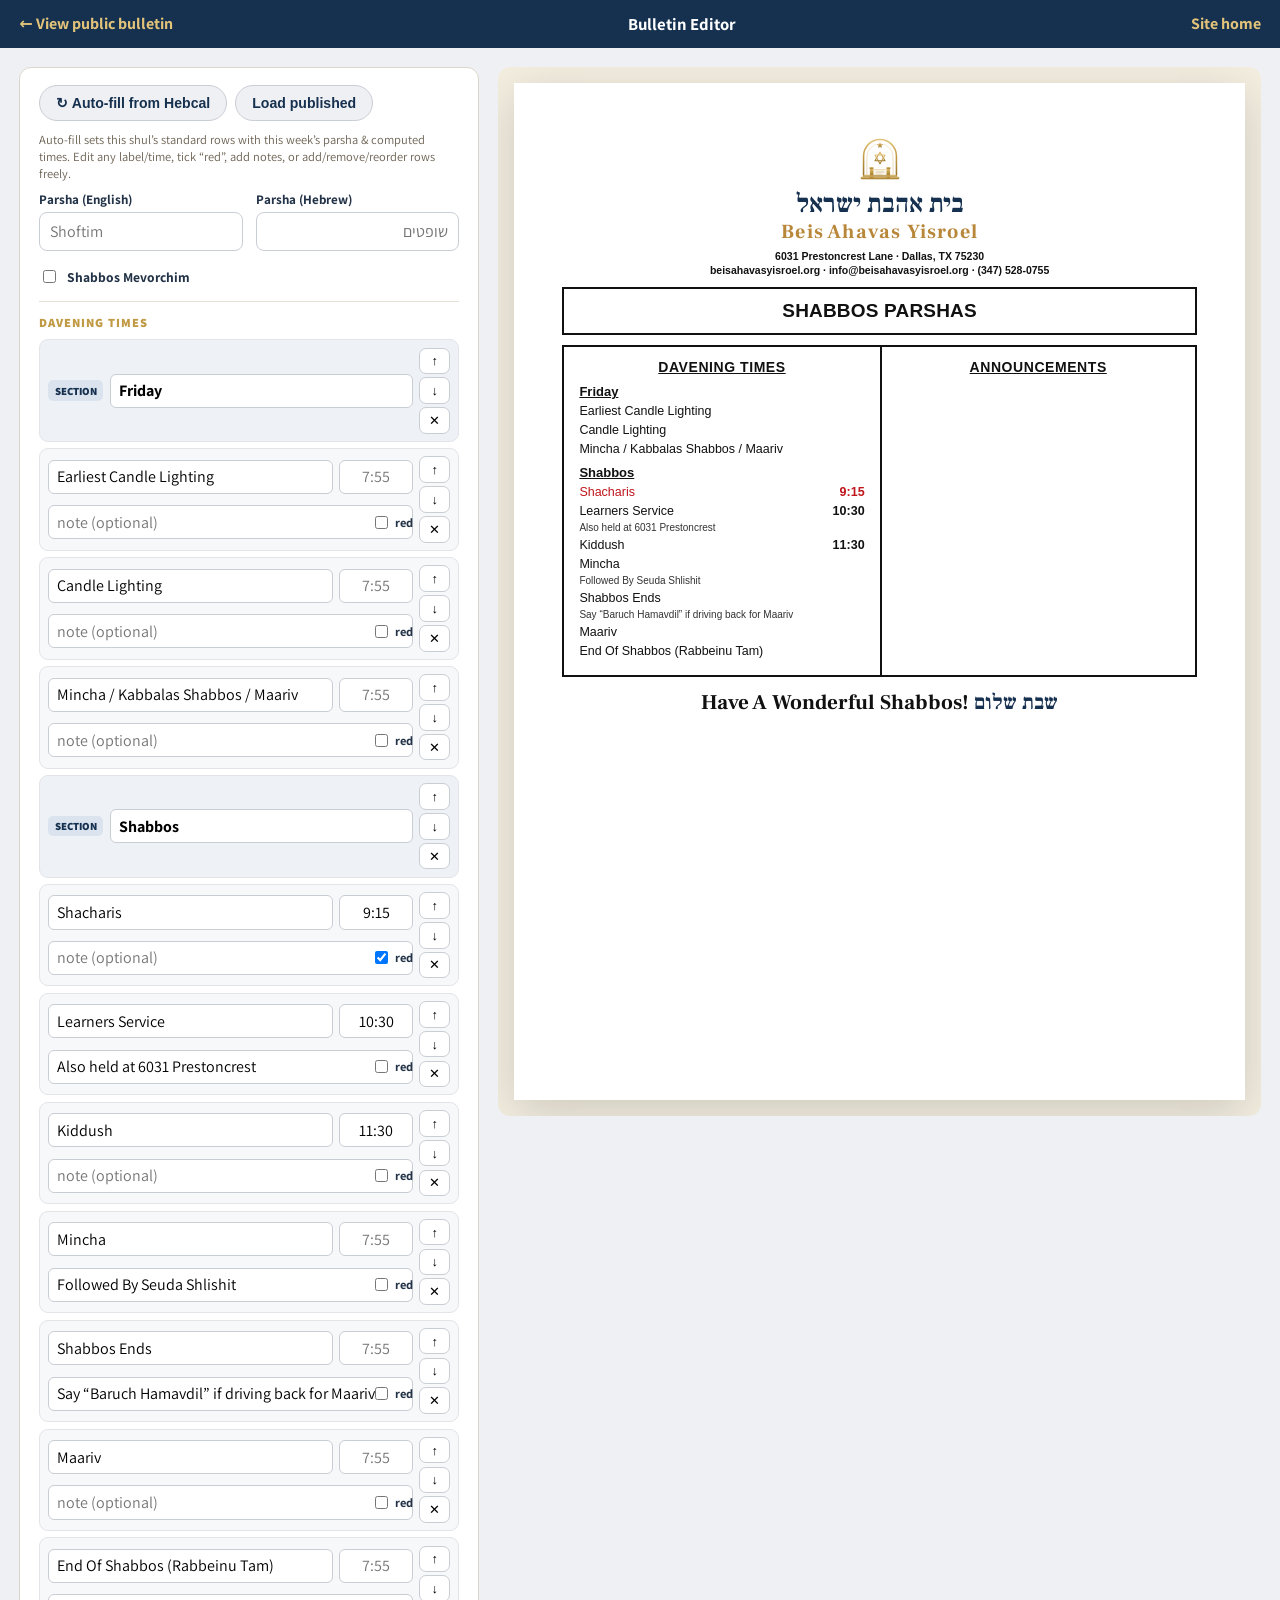
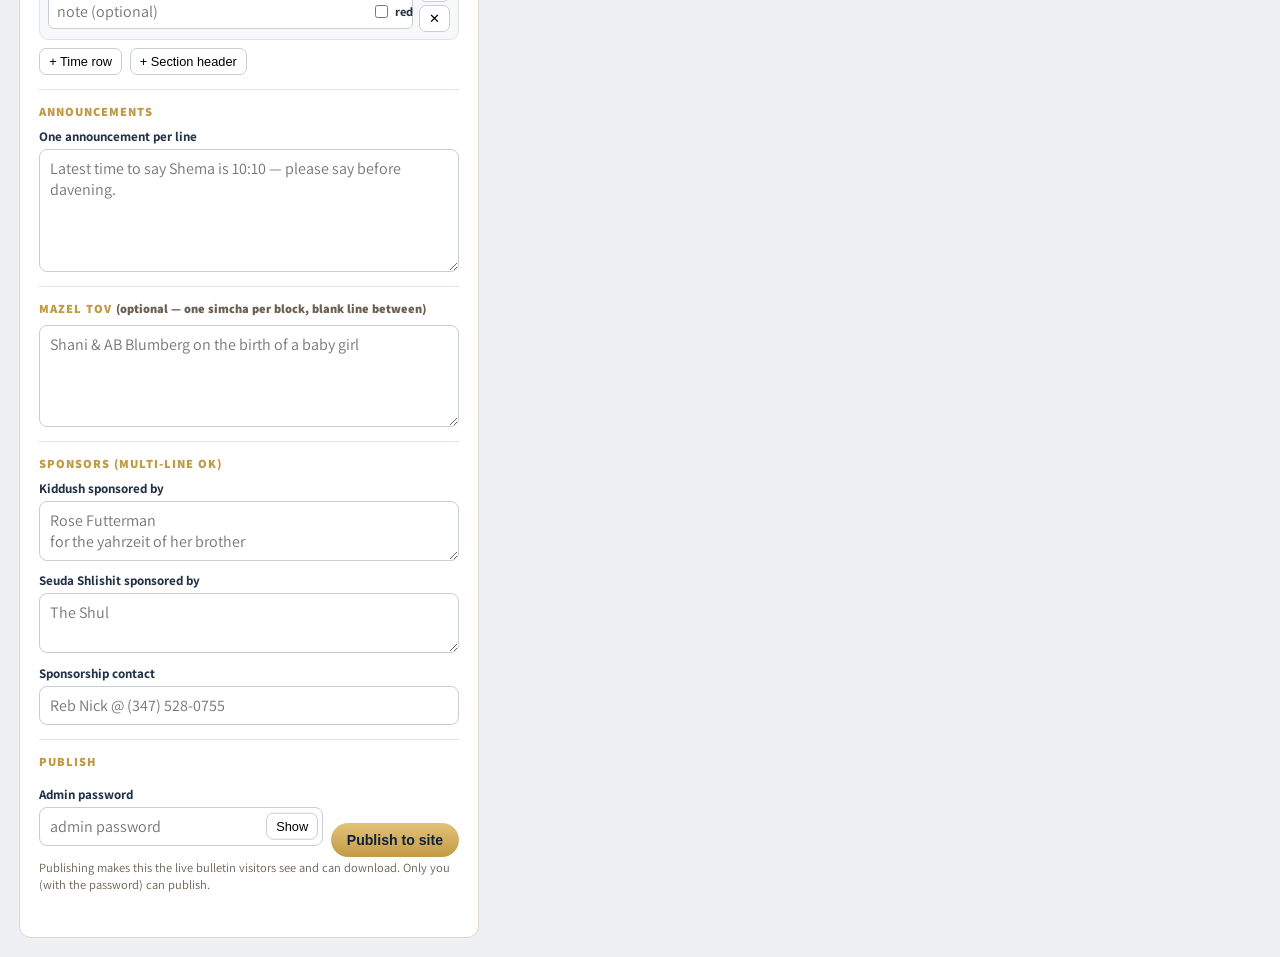
==== commit 0a2e7856: "Bulletin: cache-bust public/editor reads; add Show/paste-friendly password toggle" ====
--- a/bulletin-editor.html
+++ b/bulletin-editor.html
@@ -99,7 +99,12 @@
 
       <div class="sec"><div class="h">Publish</div>
         <div class="publishbar">
-          <div class="fld" style="flex:1; min-width:180px;"><label>Admin password</label><input id="password" type="password" placeholder="admin password"></div>
+          <div class="fld" style="flex:1; min-width:180px;"><label>Admin password</label>
+            <div style="position:relative;">
+              <input id="password" type="password" placeholder="admin password" autocomplete="off" autocapitalize="off" autocorrect="off" spellcheck="false" style="width:100%; padding-right:3.6rem;">
+              <button type="button" id="pwToggle" class="btn-sm" style="position:absolute; right:.3rem; top:50%; transform:translateY(-50%);">Show</button>
+            </div>
+          </div>
           <button class="btn btn-gold" id="publishBtn" type="button">Publish to site</button>
         </div>
         <p class="hint">Publishing makes this the live bulletin visitors see and can download. Only you (with the password) can publish.</p>
@@ -232,7 +237,7 @@
 
     function loadPublished() {
       setStatus('Loading published bulletin…', 'busy');
-      fetch('/api/bulletin', { cache: 'no-store' }).then(function (r) { return r.json(); }).then(function (d) {
+      fetch('/api/bulletin?t=' + Date.now(), { cache: 'no-store' }).then(function (r) { return r.json(); }).then(function (d) {
         if (d && (d.rows || d.times)) { fill(d); setStatus('Loaded the current published bulletin.', 'ok'); }
         else setStatus('No bulletin published yet — start with Auto-fill.', 'busy');
       }).catch(function () { setStatus('Couldn’t load.', 'err'); });
@@ -257,9 +262,18 @@
     document.getElementById('autoBtn').addEventListener('click', autofill);
     document.getElementById('loadBtn').addEventListener('click', loadPublished);
     document.getElementById('publishBtn').addEventListener('click', publish);
+    (function () {
+      var pw = document.getElementById('password'), tog = document.getElementById('pwToggle');
+      tog.addEventListener('click', function () {
+        var show = pw.type === 'password';
+        pw.type = show ? 'text' : 'password';
+        tog.textContent = show ? 'Hide' : 'Show';
+        pw.focus();
+      });
+    })();
 
     rowsData = standardRows({});
-    fetch('/api/bulletin', { cache: 'no-store' }).then(function (r) { return r.json(); }).then(function (d) {
+    fetch('/api/bulletin?t=' + Date.now(), { cache: 'no-store' }).then(function (r) { return r.json(); }).then(function (d) {
       if (d && (d.rows || d.times)) fill(d); else { renderRowsUI(); preview(); }
     }).catch(function () { renderRowsUI(); preview(); });
   })();
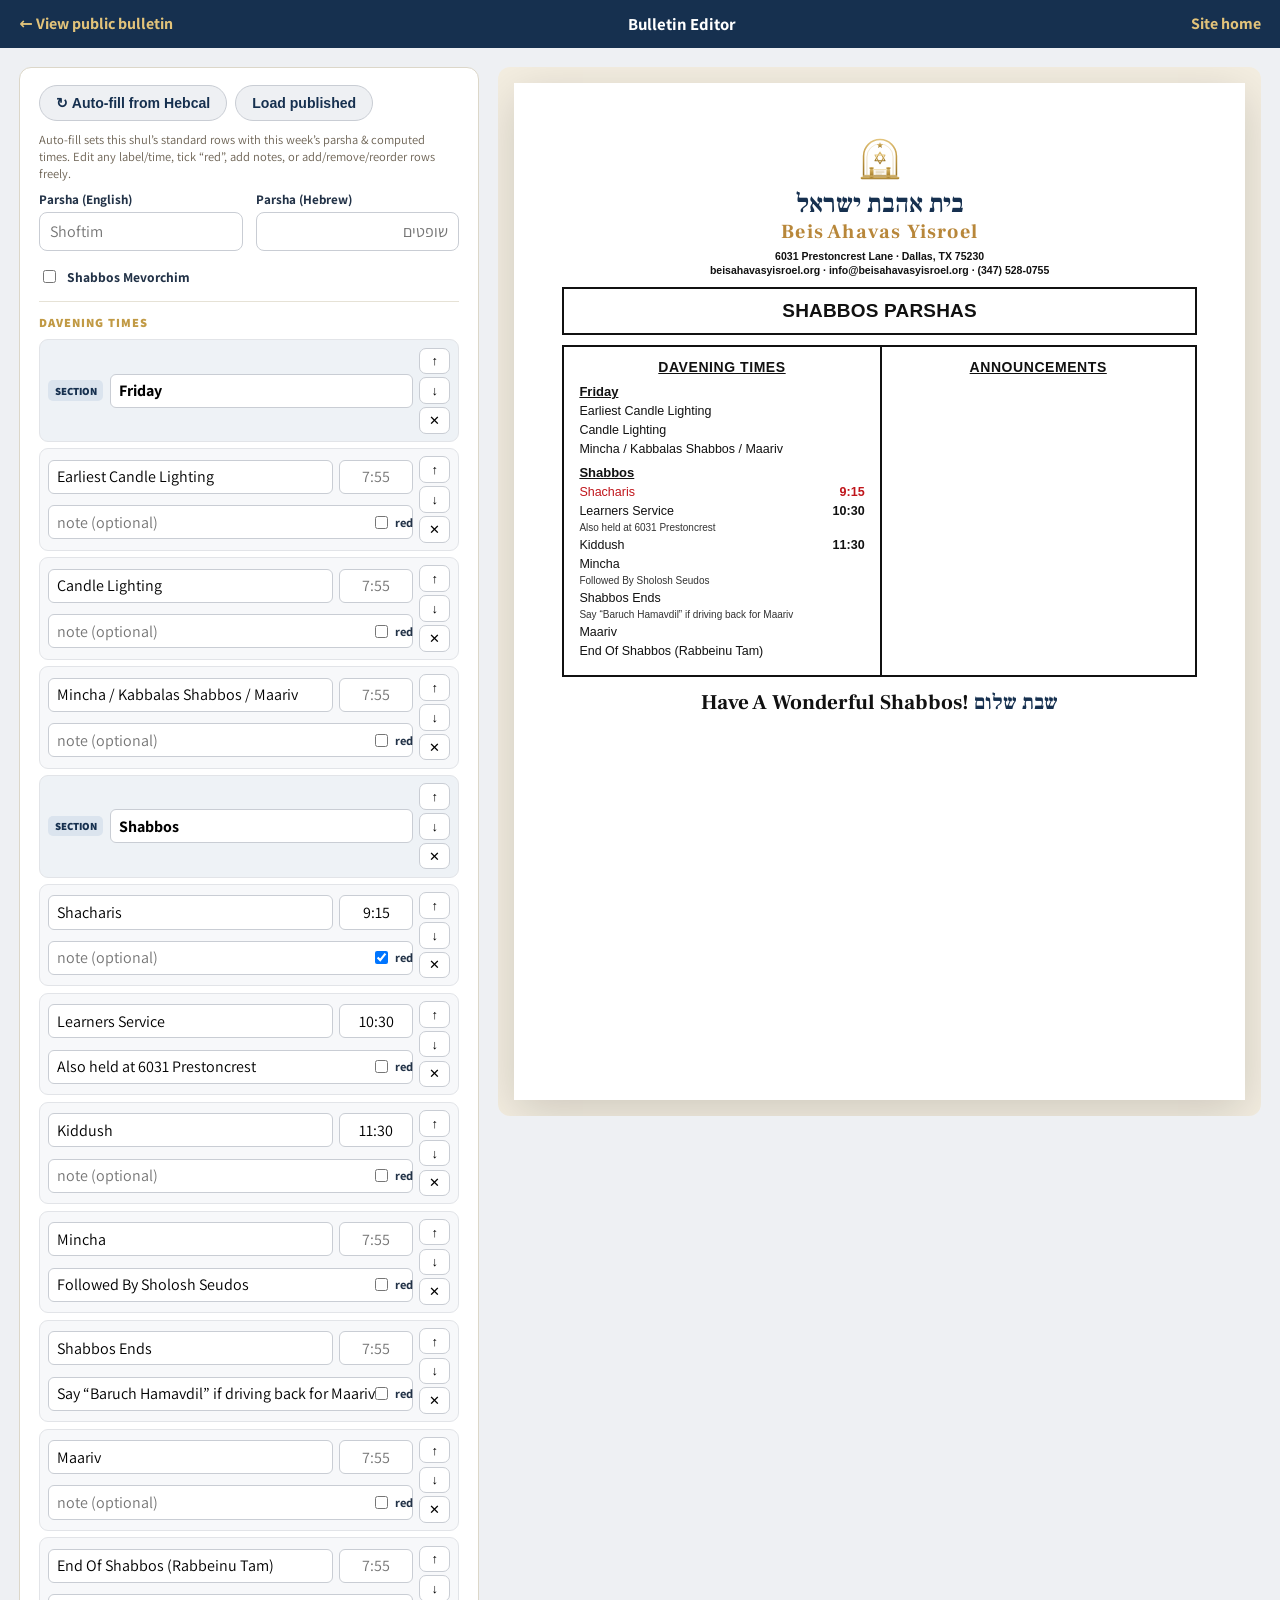
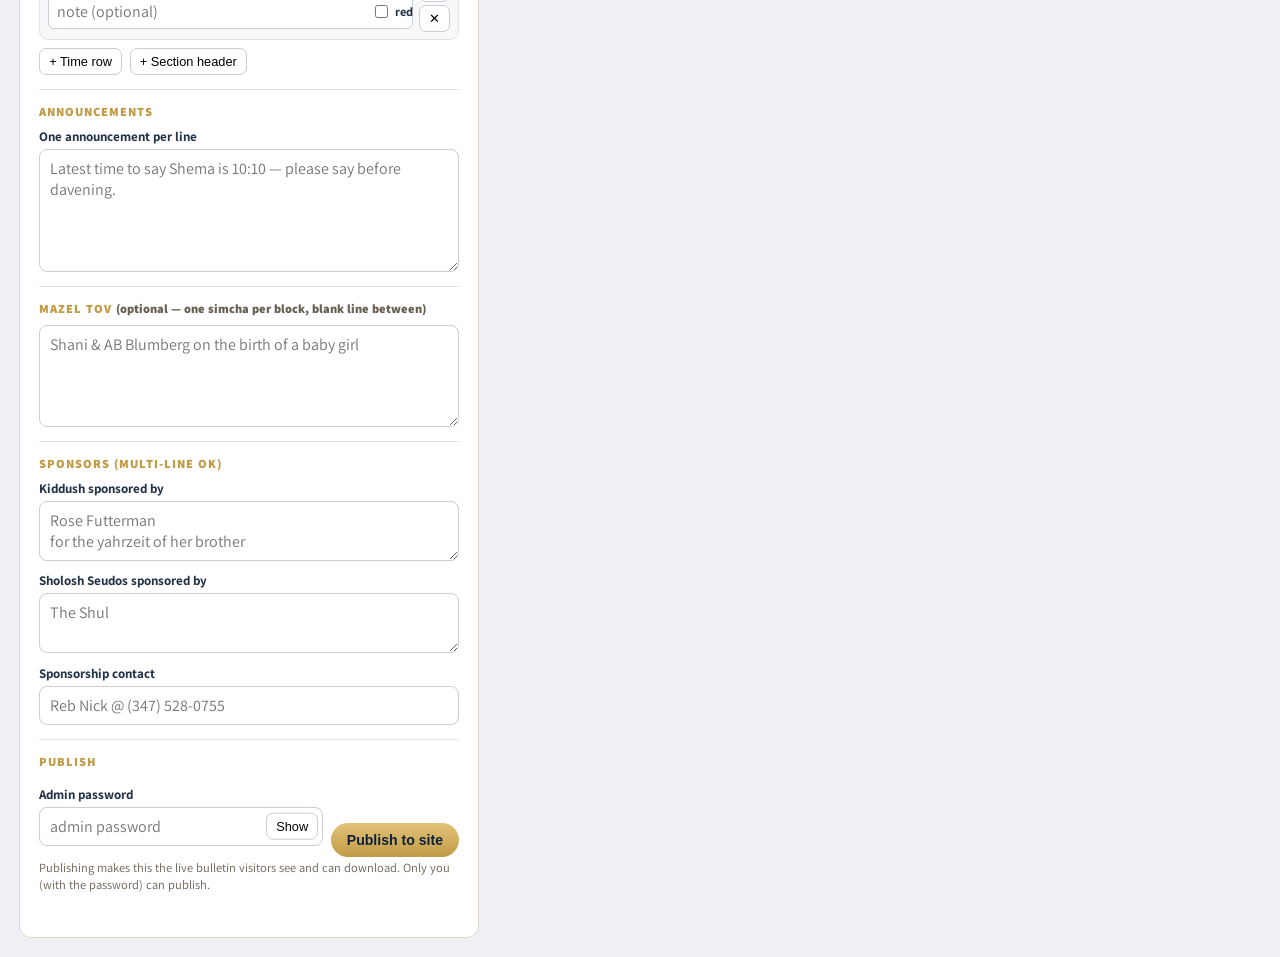
==== commit 9e101baf: "Updates: Schedule title (drop Luach), printable schedule, child care in registration, Zeffy donate +" ====
--- a/bulletin-editor.html
+++ b/bulletin-editor.html
@@ -93,7 +93,7 @@
 
       <div class="sec"><div class="h">Sponsors (multi-line OK)</div>
         <div class="fld"><label>Kiddush sponsored by</label><textarea id="kiddushSponsor" rows="2" placeholder="Rose Futterman&#10;for the yahrzeit of her brother"></textarea></div>
-        <div class="fld"><label>Seuda Shlishit sponsored by</label><textarea id="seudaSponsor" rows="2" placeholder="The Shul"></textarea></div>
+        <div class="fld"><label>Sholosh Seudos sponsored by</label><textarea id="seudaSponsor" rows="2" placeholder="The Shul"></textarea></div>
         <div class="fld"><label>Sponsorship contact</label><input id="sponsorContact" placeholder="Reb Nick @ (347) 528-0755"></div>
       </div>
 
@@ -136,7 +136,7 @@
         { type: 'time', label: 'Shacharis', time: '9:15', red: true, sub: '' },
         { type: 'time', label: 'Learners Service', time: '10:30', red: false, sub: 'Also held at 6031 Prestoncrest' },
         { type: 'time', label: 'Kiddush', time: '11:30', red: false, sub: '' },
-        { type: 'time', label: 'Mincha', time: t.mincha || '', red: false, sub: 'Followed By Seuda Shlishit' },
+        { type: 'time', label: 'Mincha', time: t.mincha || '', red: false, sub: 'Followed By Sholosh Seudos' },
         { type: 'time', label: 'Shabbos Ends', time: t.shabbosEnds || '', red: false, sub: 'Say “Baruch Hamavdil” if driving back for Maariv' },
         { type: 'time', label: 'Maariv', time: t.maariv || '', red: false, sub: '' },
         { type: 'time', label: 'End Of Shabbos (Rabbeinu Tam)', time: t.rt || '', red: false, sub: '' }
